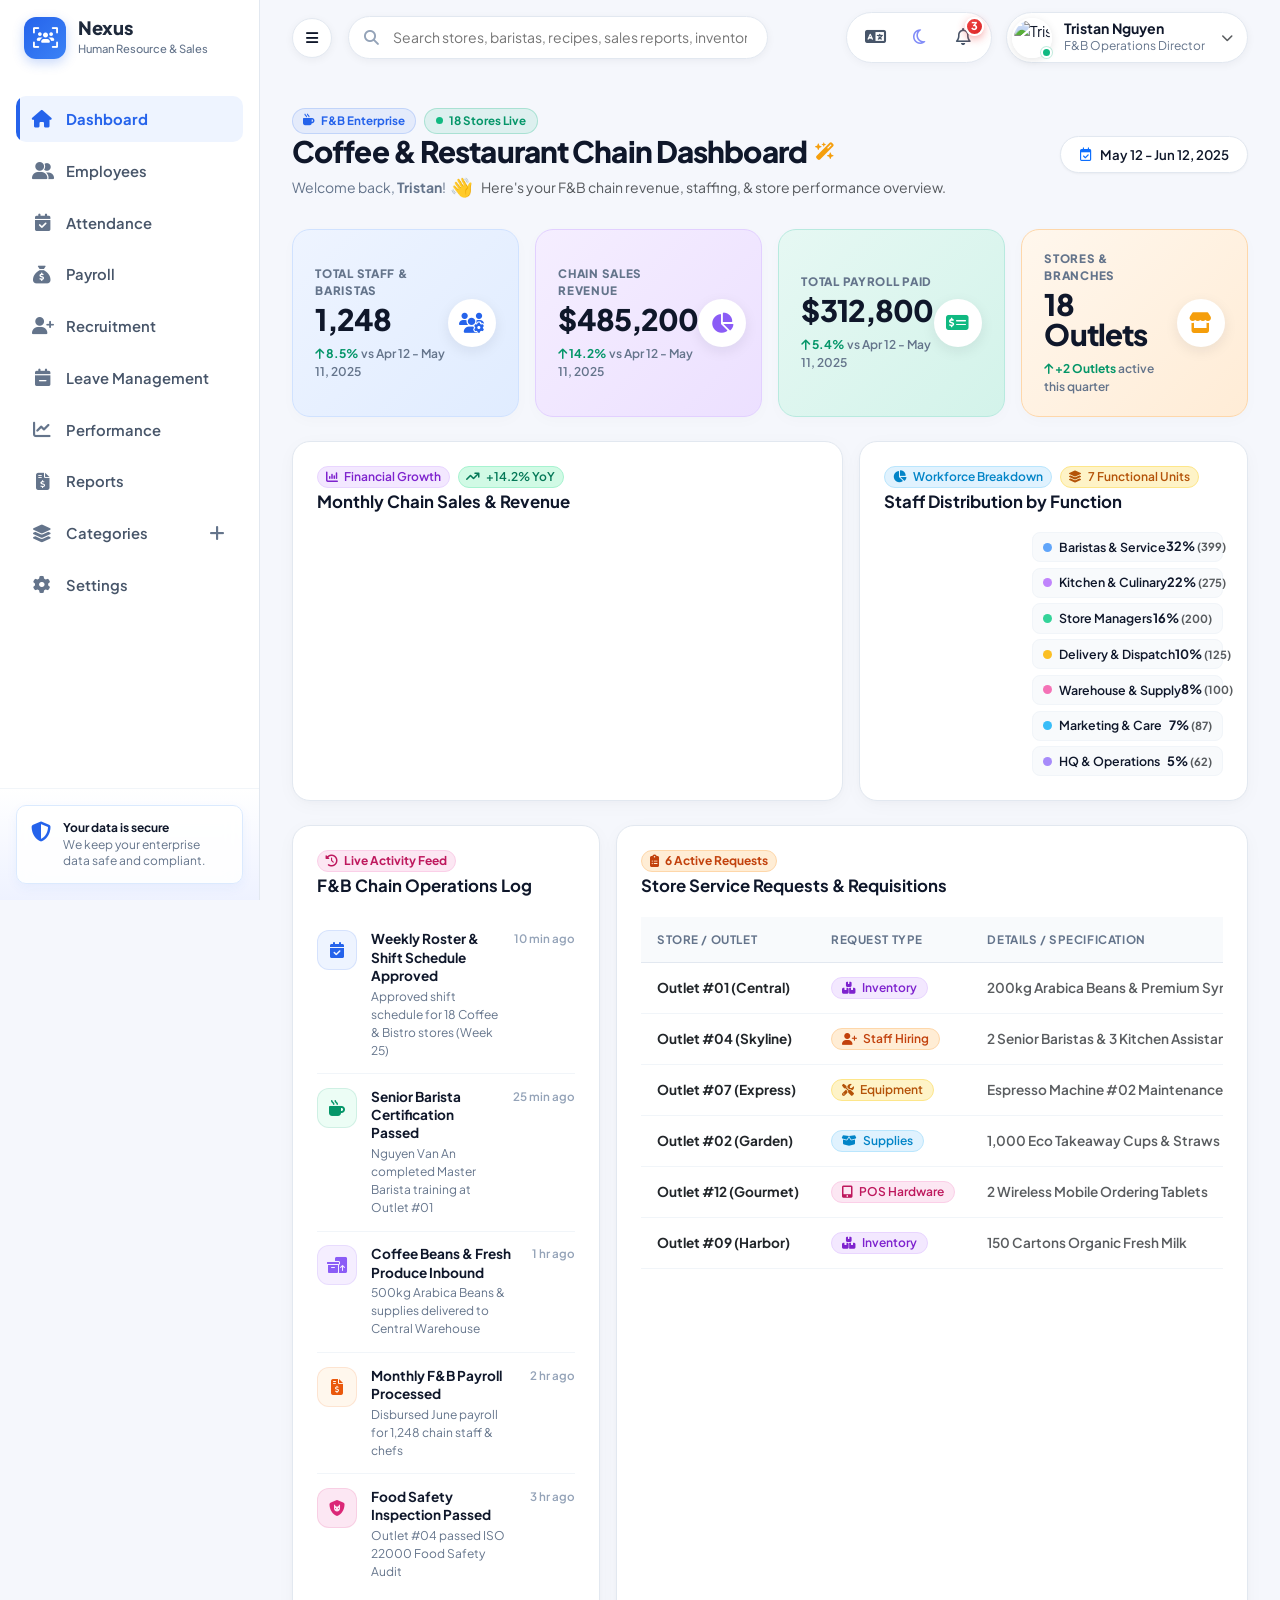
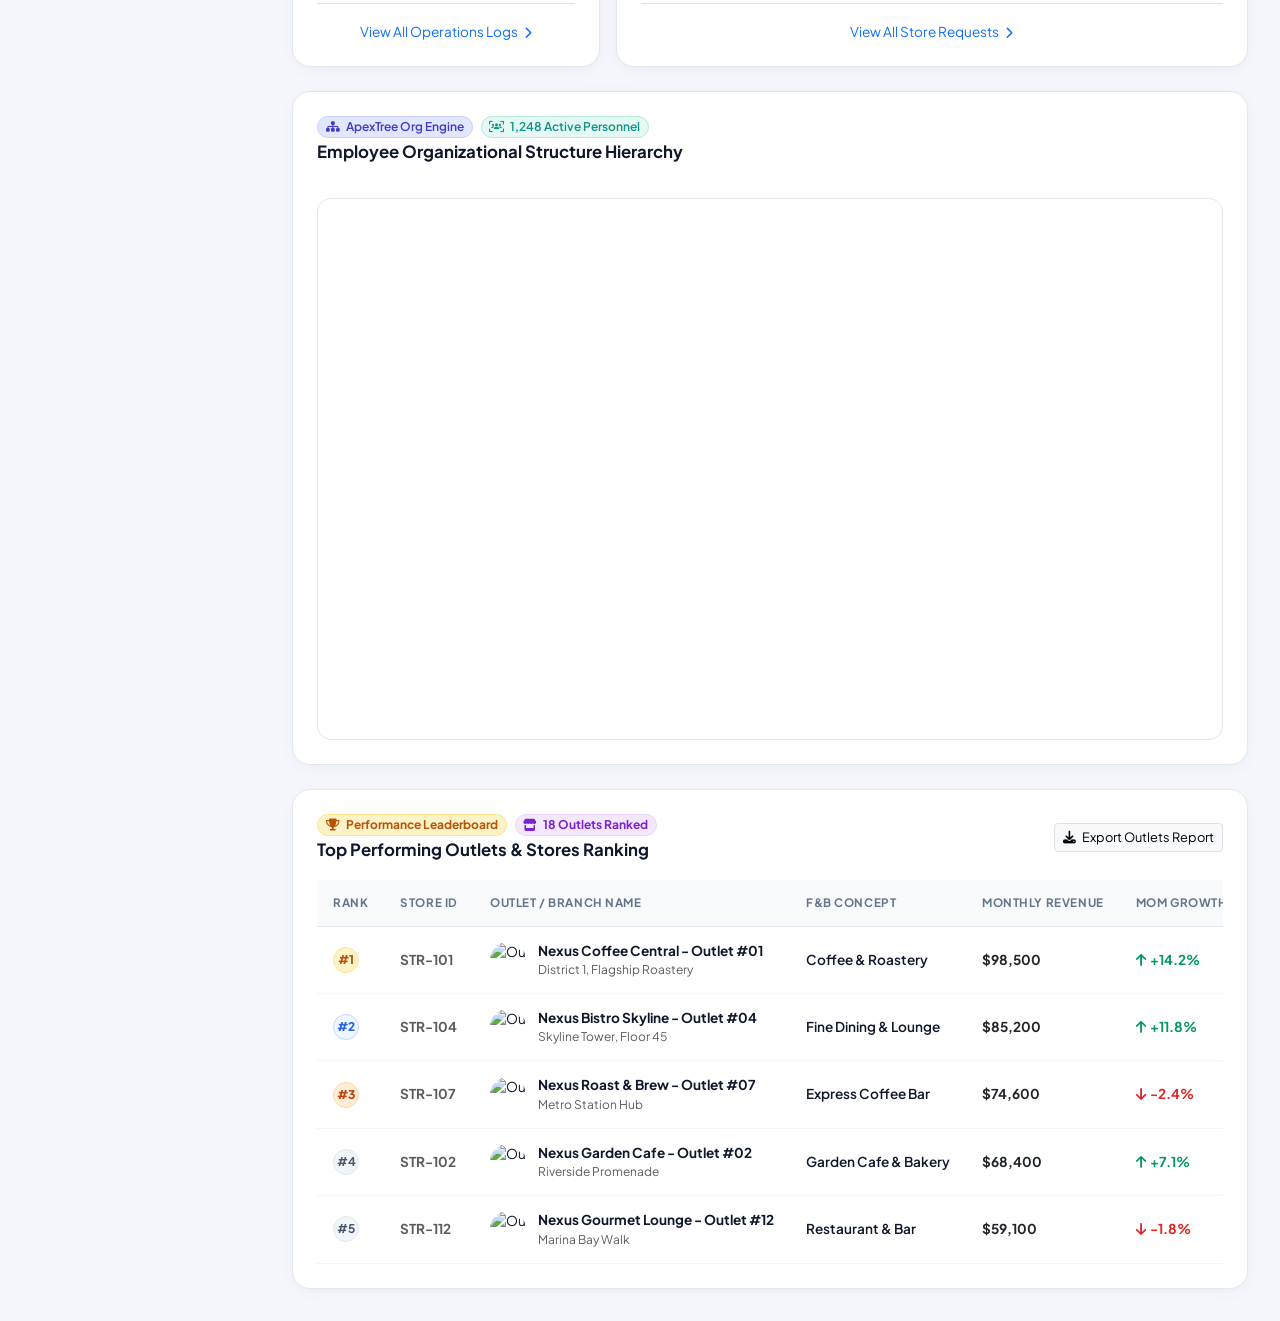
==== pages/index.html @ 38430688 "feat: initialize Nexus ERP and HRM core interface with modular navigation, themes, and dashboard lay" ====
<!DOCTYPE html>
<html lang="en">
<head>
  <meta charset="UTF-8">
  <meta http-equiv="refresh" content="0;url=dashboard.html">
  <title>Nexus Enterprise ERP & HRM</title>
  <script src="../js/redirect.js"></script>
</head>
<body>
  <p>Redirecting to <a href="dashboard.html">Dashboard</a>...</p>
</body>
</html>
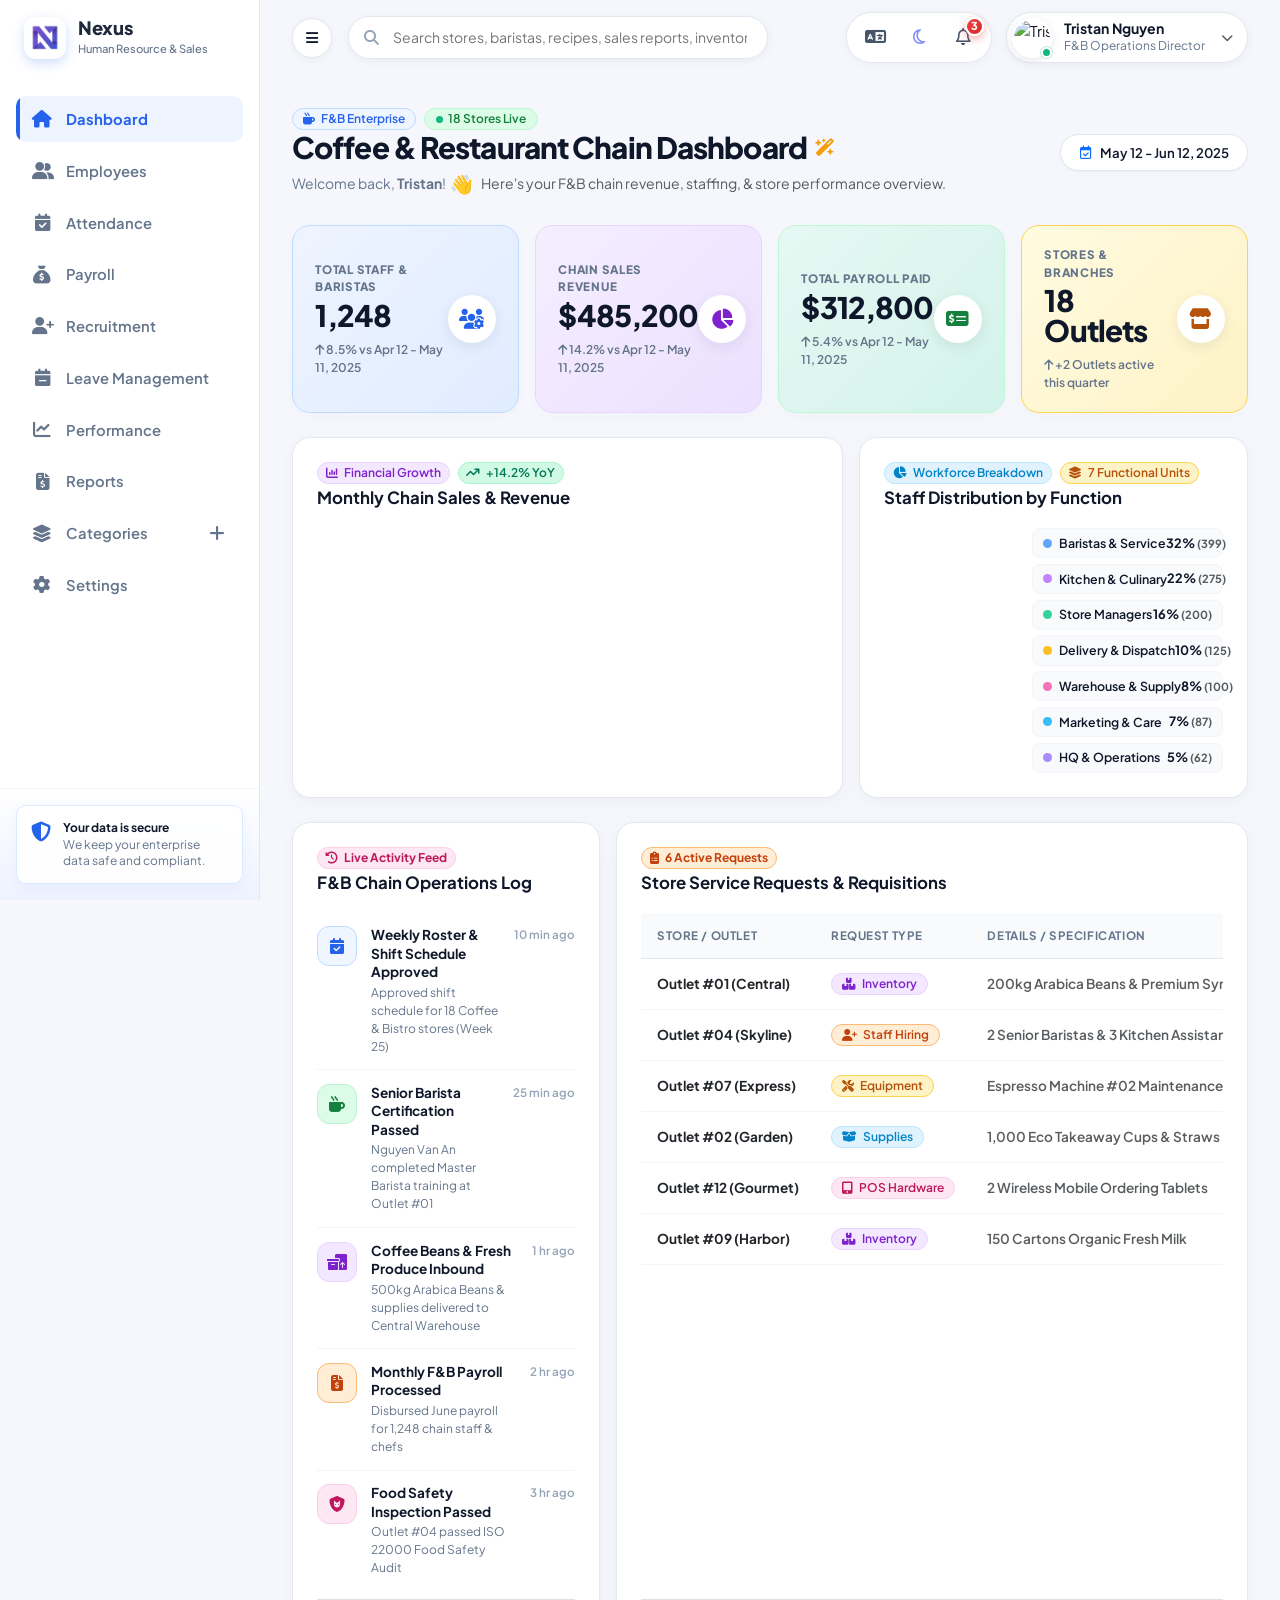
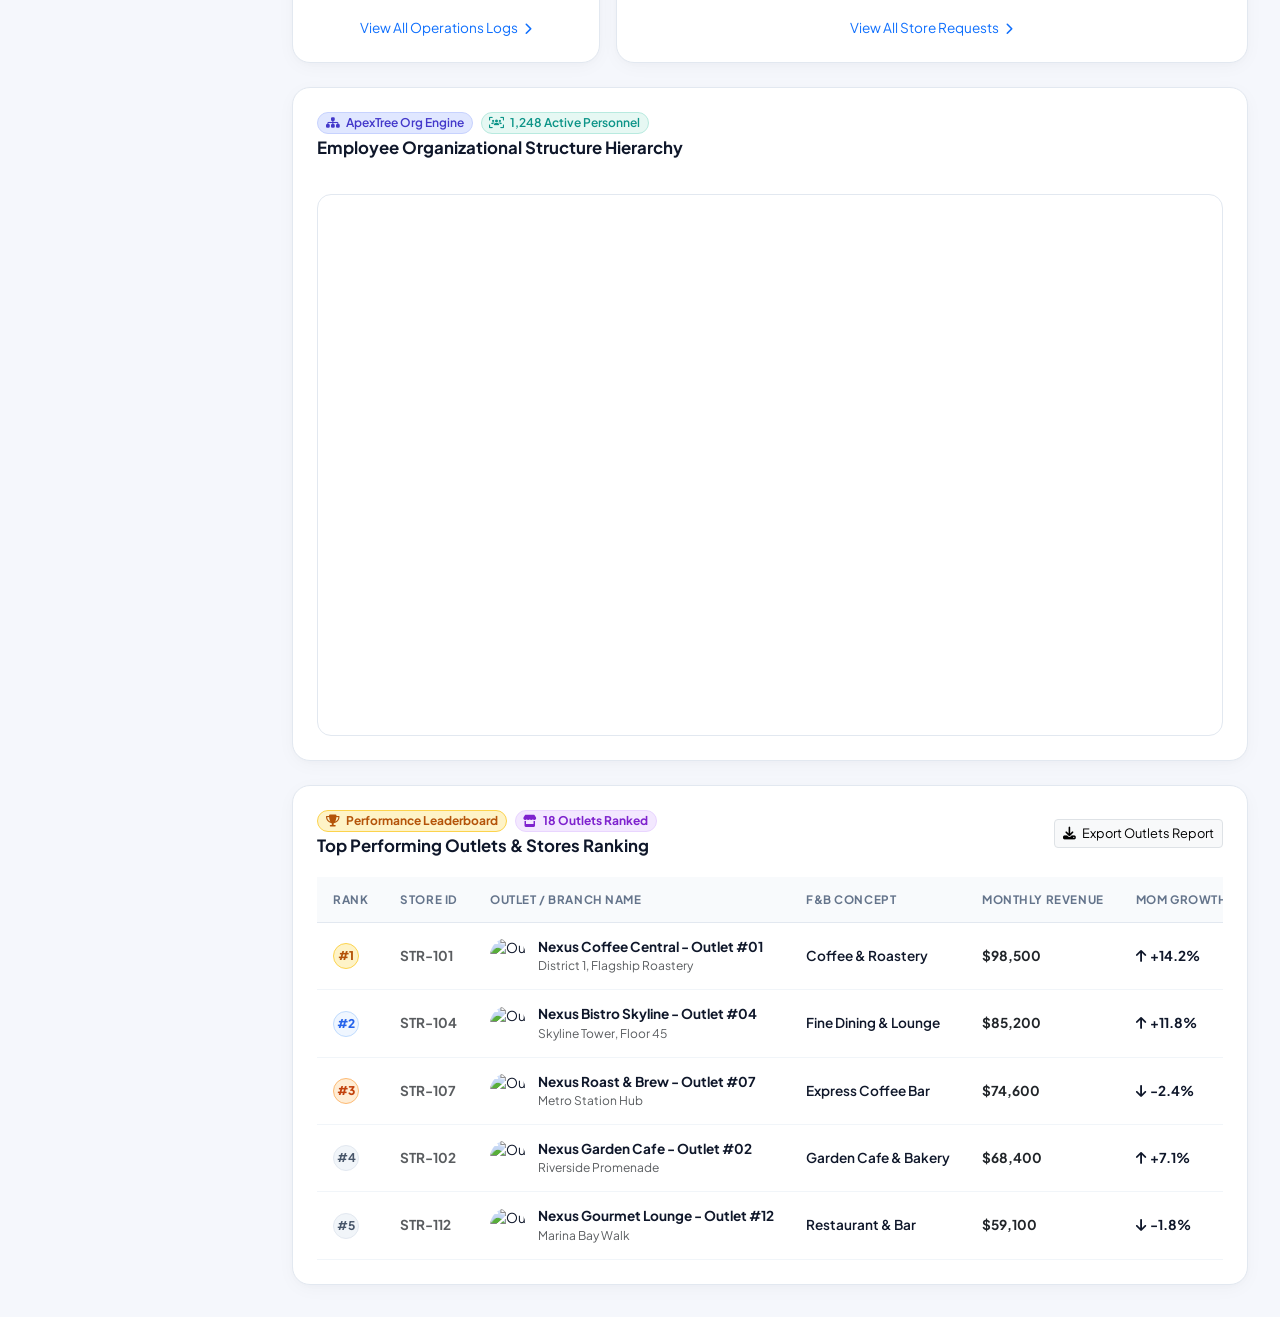
==== commit 5a9744cb: "feat: implement base navigation structure and dashboard layout pages for NexusOS ERP" ====
--- a/pages/index.html
+++ b/pages/index.html
@@ -3,6 +3,7 @@
 <head>
   <meta charset="UTF-8">
   <meta http-equiv="refresh" content="0;url=dashboard.html">
+  <link rel="icon" type="image/x-icon" href="/assets/favicon.ico" />
   <title>Nexus Enterprise ERP & HRM</title>
   <script src="../js/redirect.js"></script>
 </head>
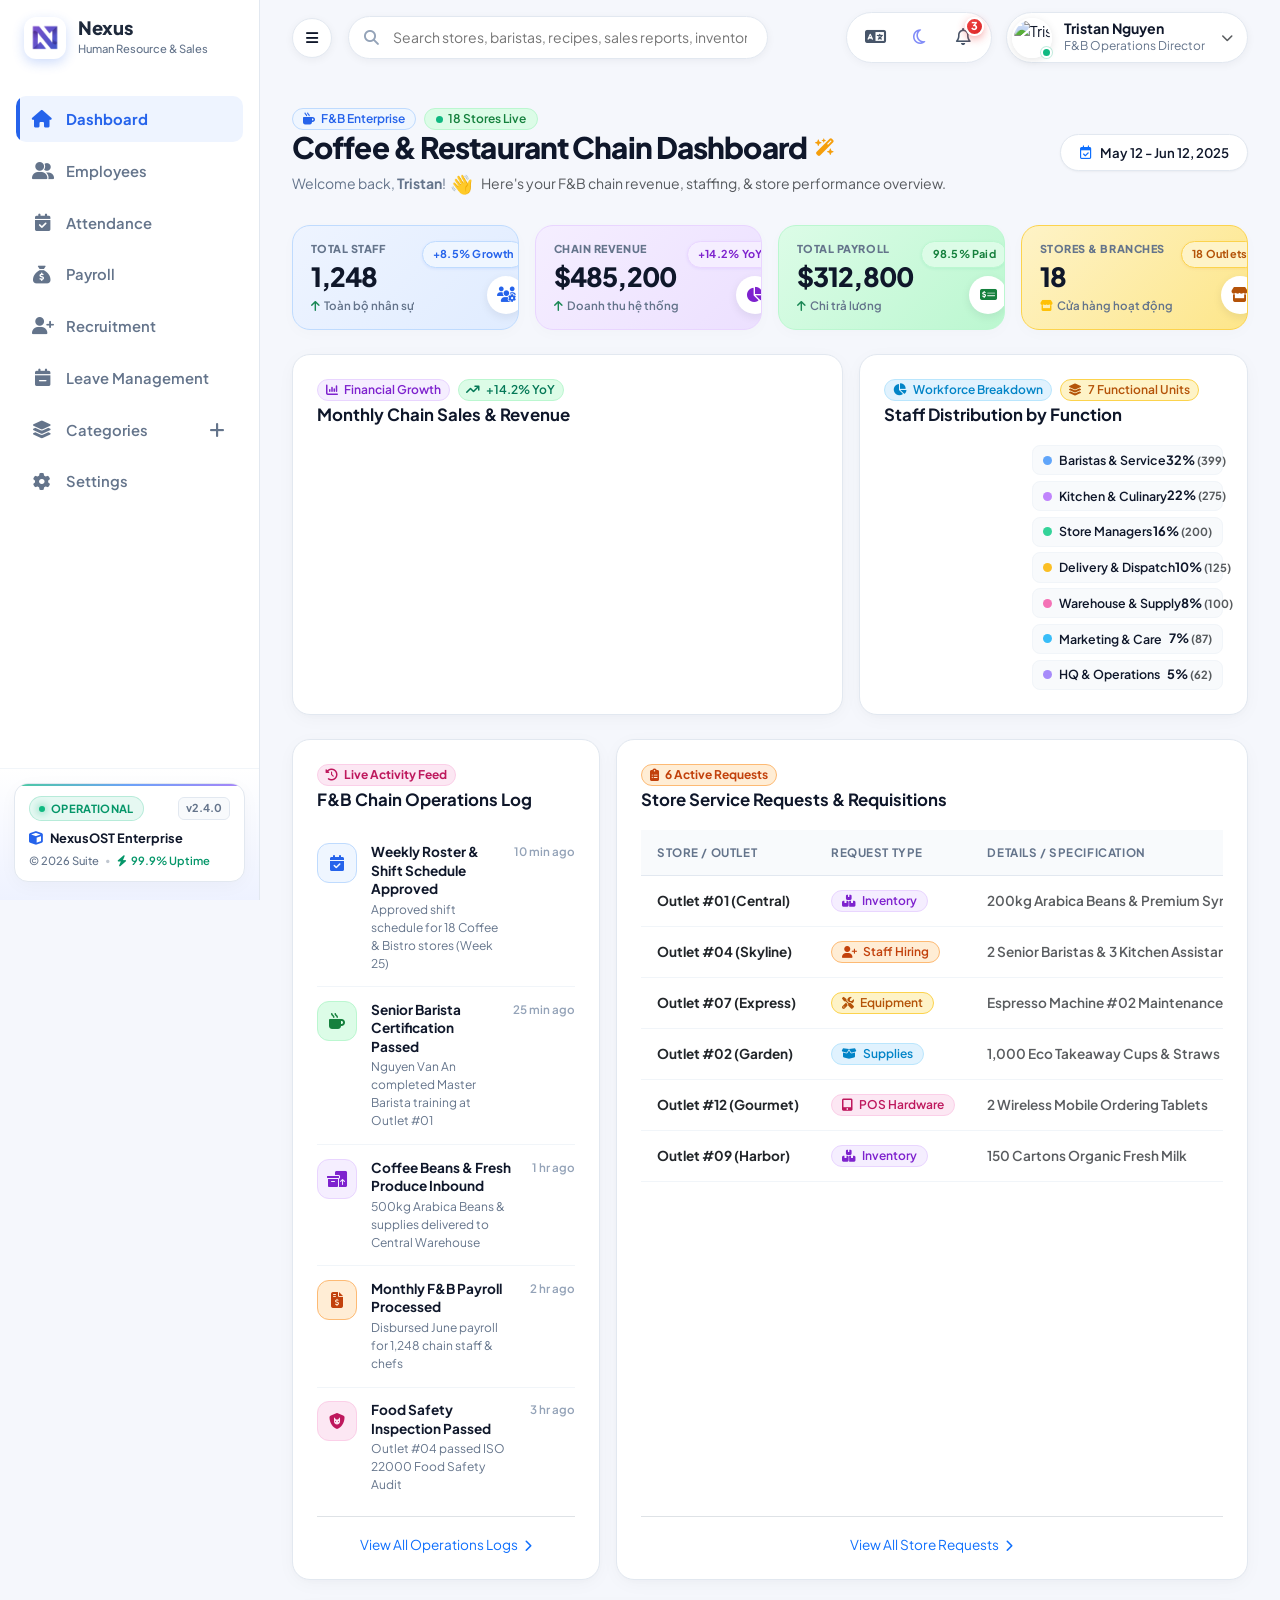
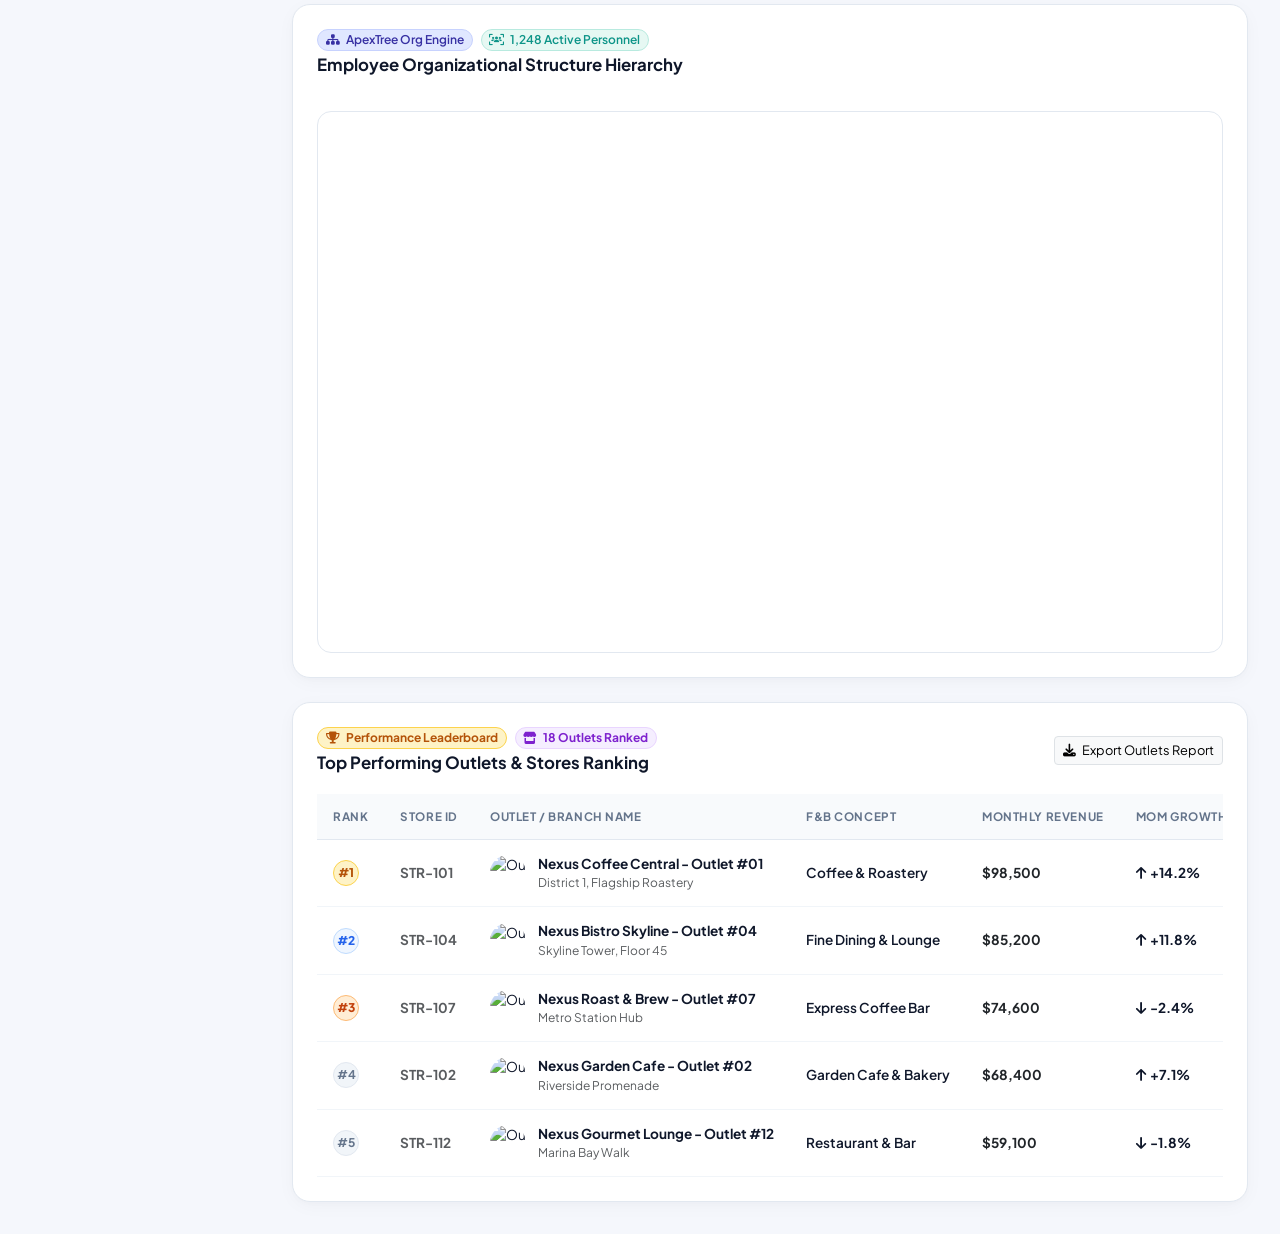
==== commit a7c46085: "feat: initialize design system with CSS color variables and project structure" ====
--- a/pages/index.html
+++ b/pages/index.html
@@ -5,7 +5,7 @@
   <meta http-equiv="refresh" content="0;url=dashboard.html">
   <link rel="icon" type="image/x-icon" href="/assets/favicon.ico" />
   <title>Nexus Enterprise ERP & HRM</title>
-  <script src="../js/redirect.js"></script>
+  <script>window.location.href = "dashboard.html";</script>
 </head>
 <body>
   <p>Redirecting to <a href="dashboard.html">Dashboard</a>...</p>
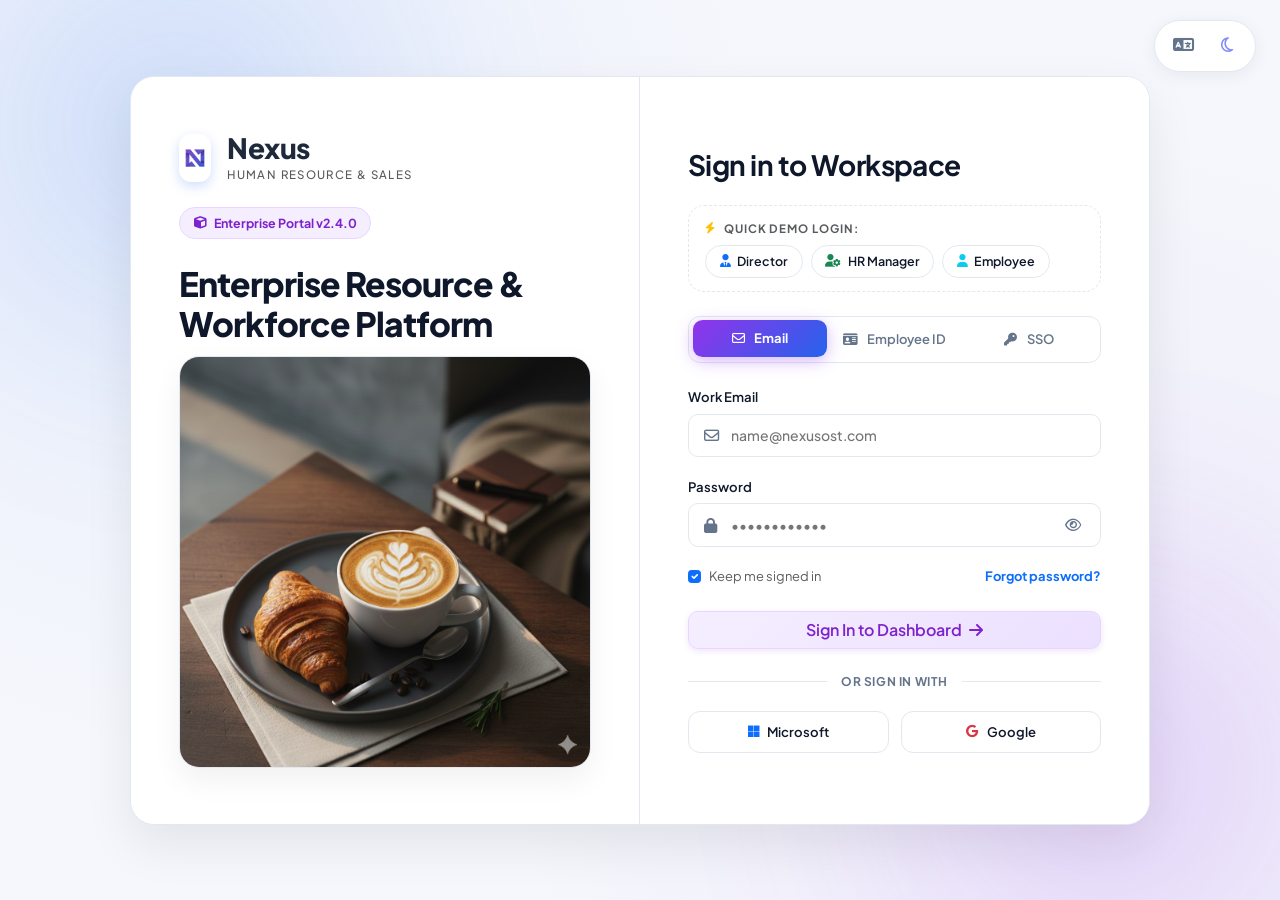
==== commit 2350888b: "feat: implement responsive login, dashboard, and core styles for NexusOST portal" ====
--- a/pages/index.html
+++ b/pages/index.html
@@ -2,12 +2,12 @@
 <html lang="en">
 <head>
   <meta charset="UTF-8">
-  <meta http-equiv="refresh" content="0;url=dashboard.html">
-  <link rel="icon" type="image/x-icon" href="/assets/favicon.ico" />
+  <meta http-equiv="refresh" content="0;url=login.html">
+  <link rel="icon" type="image/x-icon" href="../assets/favicon.ico" />
   <title>Nexus Enterprise ERP & HRM</title>
-  <script>window.location.href = "dashboard.html";</script>
+  <script>window.location.href = "login.html";</script>
 </head>
 <body>
-  <p>Redirecting to <a href="dashboard.html">Dashboard</a>...</p>
+  <p>Redirecting to <a href="login.html">Login</a>...</p>
 </body>
 </html>
